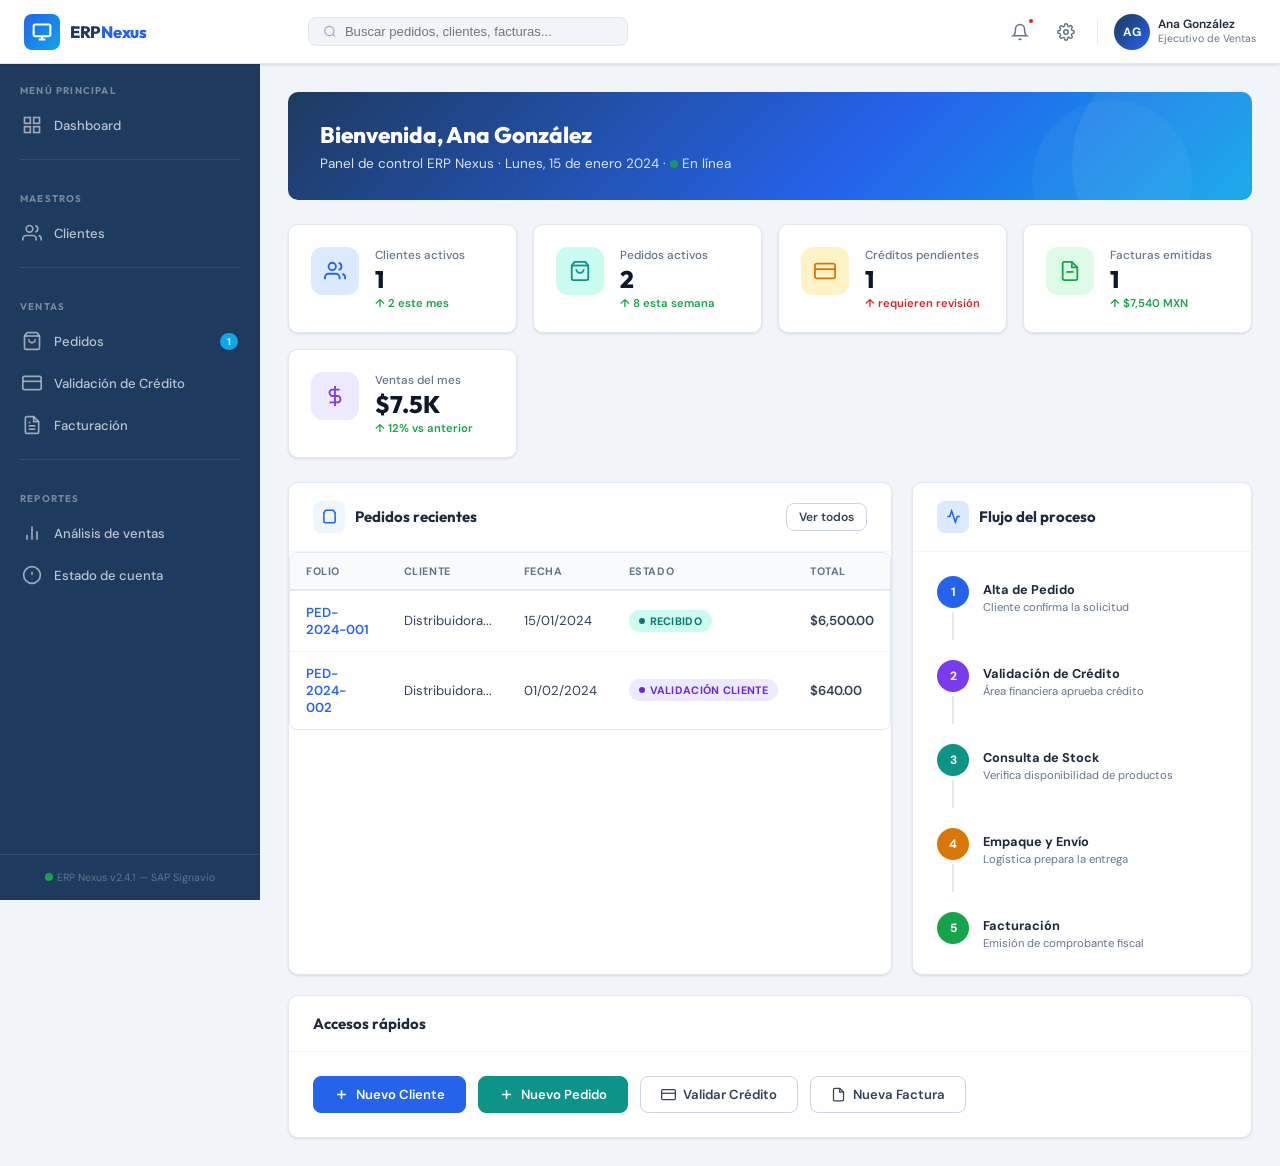
==== index.html @ 7e5f54ed "first commit" ====
<!DOCTYPE html>
<html lang="es">
<head>
  <meta charset="UTF-8">
  <meta name="viewport" content="width=device-width, initial-scale=1.0">
  <title>ERP Nexus — Dashboard</title>
  <link rel="stylesheet" href="css/styles.css">
</head>
<body>

<div id="layout-wrapper">
  <!-- Navbar y Sidebar se inyectan por components.js -->

  <main class="erp-content fade-in">

    <!-- ── Bienvenida ── -->
    <div class="welcome-banner">
      <div class="welcome-title">Bienvenida, Ana González</div>
      <div class="welcome-subtitle">Panel de control ERP Nexus · Lunes, 15 de enero 2024 · <span class="live-dot"></span> En línea</div>
    </div>

    <!-- ── KPIs ── -->
    <div style="display:grid; grid-template-columns:repeat(auto-fill,minmax(200px,1fr)); gap:16px; margin-bottom:24px">

      <div class="stat-card">
        <div class="stat-icon stat-icon-blue">
          <svg width="22" height="22" viewBox="0 0 24 24" fill="none" stroke="var(--primary-mid)" stroke-width="2">
            <path d="M17 21v-2a4 4 0 0 0-4-4H5a4 4 0 0 0-4 4v2"/><circle cx="9" cy="7" r="4"/>
            <path d="M23 21v-2a4 4 0 0 0-3-3.87M16 3.13a4 4 0 0 1 0 7.75"/>
          </svg>
        </div>
        <div class="stat-info">
          <div class="stat-label">Clientes activos</div>
          <div class="stat-value" id="kpi-clientes">1</div>
          <div class="stat-change up">↑ 2 este mes</div>
        </div>
      </div>

      <div class="stat-card">
        <div class="stat-icon stat-icon-teal">
          <svg width="22" height="22" viewBox="0 0 24 24" fill="none" stroke="var(--accent-teal)" stroke-width="2">
            <path d="M6 2L3 6v14a2 2 0 0 0 2 2h14a2 2 0 0 0 2-2V6l-3-4z"/>
            <line x1="3" y1="6" x2="21" y2="6"/><path d="M16 10a4 4 0 0 1-8 0"/>
          </svg>
        </div>
        <div class="stat-info">
          <div class="stat-label">Pedidos activos</div>
          <div class="stat-value" id="kpi-pedidos">2</div>
          <div class="stat-change up">↑ 8 esta semana</div>
        </div>
      </div>

      <div class="stat-card">
        <div class="stat-icon stat-icon-amber">
          <svg width="22" height="22" viewBox="0 0 24 24" fill="none" stroke="var(--warning)" stroke-width="2">
            <rect x="1" y="4" width="22" height="16" rx="2"/><line x1="1" y1="10" x2="23" y2="10"/>
          </svg>
        </div>
        <div class="stat-info">
          <div class="stat-label">Créditos pendientes</div>
          <div class="stat-value" id="kpi-creditos">1</div>
          <div class="stat-change down">↑ requieren revisión</div>
        </div>
      </div>

      <div class="stat-card">
        <div class="stat-icon stat-icon-green">
          <svg width="22" height="22" viewBox="0 0 24 24" fill="none" stroke="var(--success)" stroke-width="2">
            <path d="M14 2H6a2 2 0 0 0-2 2v16a2 2 0 0 0 2 2h12a2 2 0 0 0 2-2V8z"/>
            <polyline points="14 2 14 8 20 8"/><line x1="16" y1="13" x2="8" y2="13"/>
          </svg>
        </div>
        <div class="stat-info">
          <div class="stat-label">Facturas emitidas</div>
          <div class="stat-value" id="kpi-facturas">1</div>
          <div class="stat-change up">↑ $7,540 MXN</div>
        </div>
      </div>

      <div class="stat-card">
        <div class="stat-icon stat-icon-violet">
          <svg width="22" height="22" viewBox="0 0 24 24" fill="none" stroke="#7c3aed" stroke-width="2">
            <line x1="12" y1="1" x2="12" y2="23"/><path d="M17 5H9.5a3.5 3.5 0 0 0 0 7h5a3.5 3.5 0 0 1 0 7H6"/>
          </svg>
        </div>
        <div class="stat-info">
          <div class="stat-label">Ventas del mes</div>
          <div class="stat-value">$7.5K</div>
          <div class="stat-change up">↑ 12% vs anterior</div>
        </div>
      </div>

    </div>

    <!-- ── Dos columnas: tabla reciente + flujo ── -->
    <div style="display:grid; grid-template-columns:1fr 340px; gap:20px">

      <!-- Pedidos recientes -->
      <div class="erp-card">
        <div class="erp-card-header">
          <div class="erp-card-title">
            <div class="card-icon" style="background:var(--primary-light)">
              <svg width="15" height="15" viewBox="0 0 24 24" fill="none" stroke="var(--primary-mid)" stroke-width="2.5">
                <path d="M6 2L3 6v14a2 2 0 0 0 2 2h14a2 2 0 0 0 2-2V6l-3-4z"/>
              </svg>
            </div>
            Pedidos recientes
          </div>
          <a href="pedidos.html" class="btn btn-secondary btn-sm">Ver todos</a>
        </div>
        <div class="erp-table-wrapper">
          <table class="erp-table">
            <thead>
              <tr>
                <th>Folio</th><th>Cliente</th><th>Fecha</th><th>Estado</th><th>Total</th>
              </tr>
            </thead>
            <tbody id="dash-pedidos-tbody">
              <!-- Se llena dinámicamente -->
            </tbody>
          </table>
        </div>
      </div>

      <!-- Flujo del proceso -->
      <div class="erp-card">
        <div class="erp-card-header">
          <div class="erp-card-title">
            <div class="card-icon" style="background:#dbeafe">
              <svg width="15" height="15" viewBox="0 0 24 24" fill="none" stroke="var(--primary-mid)" stroke-width="2.5">
                <polyline points="22 12 18 12 15 21 9 3 6 12 2 12"/>
              </svg>
            </div>
            Flujo del proceso
          </div>
        </div>
        <div class="erp-card-body">
          <div style="display:flex; flex-direction:column; gap:0">
            <!-- Pasos del flujo -->
            <div class="flow-step" style="display:flex; align-items:flex-start; gap:14px; padding-bottom:20px; position:relative">
              <div style="display:flex; flex-direction:column; align-items:center">
                <div style="width:32px; height:32px; border-radius:50%; background:var(--primary-mid); display:flex; align-items:center; justify-content:center; color:#fff; font-weight:800; font-size:.8rem; z-index:1">1</div>
                <div style="width:2px; flex:1; background:var(--neutral-200); margin-top:4px; min-height:28px"></div>
              </div>
              <div style="padding-top:5px">
                <div style="font-weight:700; font-size:.85rem; color:var(--neutral-800)">Alta de Pedido</div>
                <div style="font-size:.75rem; color:var(--neutral-500); margin-top:2px">Cliente confirma la solicitud</div>
              </div>
            </div>
            <div class="flow-step" style="display:flex; align-items:flex-start; gap:14px; padding-bottom:20px; position:relative">
              <div style="display:flex; flex-direction:column; align-items:center">
                <div style="width:32px; height:32px; border-radius:50%; background:#7c3aed; display:flex; align-items:center; justify-content:center; color:#fff; font-weight:800; font-size:.8rem; z-index:1">2</div>
                <div style="width:2px; flex:1; background:var(--neutral-200); margin-top:4px; min-height:28px"></div>
              </div>
              <div style="padding-top:5px">
                <div style="font-weight:700; font-size:.85rem; color:var(--neutral-800)">Validación de Crédito</div>
                <div style="font-size:.75rem; color:var(--neutral-500); margin-top:2px">Área financiera aprueba crédito</div>
              </div>
            </div>
            <div class="flow-step" style="display:flex; align-items:flex-start; gap:14px; padding-bottom:20px; position:relative">
              <div style="display:flex; flex-direction:column; align-items:center">
                <div style="width:32px; height:32px; border-radius:50%; background:var(--accent-teal); display:flex; align-items:center; justify-content:center; color:#fff; font-weight:800; font-size:.8rem; z-index:1">3</div>
                <div style="width:2px; flex:1; background:var(--neutral-200); margin-top:4px; min-height:28px"></div>
              </div>
              <div style="padding-top:5px">
                <div style="font-weight:700; font-size:.85rem; color:var(--neutral-800)">Consulta de Stock</div>
                <div style="font-size:.75rem; color:var(--neutral-500); margin-top:2px">Verifica disponibilidad de productos</div>
              </div>
            </div>
            <div class="flow-step" style="display:flex; align-items:flex-start; gap:14px; padding-bottom:20px; position:relative">
              <div style="display:flex; flex-direction:column; align-items:center">
                <div style="width:32px; height:32px; border-radius:50%; background:var(--warning); display:flex; align-items:center; justify-content:center; color:#fff; font-weight:800; font-size:.8rem; z-index:1">4</div>
                <div style="width:2px; flex:1; background:var(--neutral-200); margin-top:4px; min-height:28px"></div>
              </div>
              <div style="padding-top:5px">
                <div style="font-weight:700; font-size:.85rem; color:var(--neutral-800)">Empaque y Envío</div>
                <div style="font-size:.75rem; color:var(--neutral-500); margin-top:2px">Logística prepara la entrega</div>
              </div>
            </div>
            <div class="flow-step" style="display:flex; align-items:flex-start; gap:14px">
              <div style="display:flex; flex-direction:column; align-items:center">
                <div style="width:32px; height:32px; border-radius:50%; background:var(--success); display:flex; align-items:center; justify-content:center; color:#fff; font-weight:800; font-size:.8rem">5</div>
              </div>
              <div style="padding-top:5px">
                <div style="font-weight:700; font-size:.85rem; color:var(--neutral-800)">Facturación</div>
                <div style="font-size:.75rem; color:var(--neutral-500); margin-top:2px">Emisión de comprobante fiscal</div>
              </div>
            </div>
          </div>
        </div>
      </div>

    </div>

    <!-- ── Accesos rápidos ── -->
    <div style="margin-top:20px">
      <div class="erp-card">
        <div class="erp-card-header">
          <div class="erp-card-title">Accesos rápidos</div>
        </div>
        <div class="erp-card-body" style="display:flex; gap:12px; flex-wrap:wrap">
          <a href="clientes.html?mode=new" class="btn btn-primary">
            <svg width="15" height="15" viewBox="0 0 24 24" fill="none" stroke="currentColor" stroke-width="2.5"><line x1="12" y1="5" x2="12" y2="19"/><line x1="5" y1="12" x2="19" y2="12"/></svg>
            Nuevo Cliente
          </a>
          <a href="pedidos.html" class="btn btn-teal">
            <svg width="15" height="15" viewBox="0 0 24 24" fill="none" stroke="currentColor" stroke-width="2.5"><line x1="12" y1="5" x2="12" y2="19"/><line x1="5" y1="12" x2="19" y2="12"/></svg>
            Nuevo Pedido
          </a>
          <a href="credito.html" class="btn btn-secondary">
            <svg width="15" height="15" viewBox="0 0 24 24" fill="none" stroke="currentColor" stroke-width="2"><rect x="1" y="4" width="22" height="16" rx="2"/><line x1="1" y1="10" x2="23" y2="10"/></svg>
            Validar Crédito
          </a>
          <a href="factura.html" class="btn btn-secondary">
            <svg width="15" height="15" viewBox="0 0 24 24" fill="none" stroke="currentColor" stroke-width="2"><path d="M14 2H6a2 2 0 0 0-2 2v16a2 2 0 0 0 2 2h12a2 2 0 0 0 2-2V8z"/><polyline points="14 2 14 8 20 8"/></svg>
            Nueva Factura
          </a>
        </div>
      </div>
    </div>

  </main>
</div>

<script src="js/app.js"></script>
<script src="js/components.js"></script>
<script>
  // Llenar tabla de pedidos del dashboard
  document.addEventListener('DOMContentLoaded', () => {
    const tbody = document.getElementById('dash-pedidos-tbody');
    if (!tbody) return;

    ERP.pedidos.slice(0, 5).forEach(p => {
      const cli = ERP.clientes.find(c => c.id === p.cliente_id);
      const total = p.productos.reduce((s,x) => s+x.total, 0);
      tbody.insertAdjacentHTML('beforeend', `
        <tr>
          <td><span class="fw-semibold" style="color:var(--primary-mid)">${p.folio}</span></td>
          <td>${cli ? cli.nombre.split(' ')[0] + '...' : p.cliente_id}</td>
          <td>${fmtDate(p.fecha)}</td>
          <td>${badgeHTML(p.estado)}</td>
          <td class="fw-semibold">${fmt(total)}</td>
        </tr>
      `);
    });

    // KPIs dinámicos
    document.getElementById('kpi-clientes').textContent = ERP.clientes.filter(c=>c.estado==='activo').length;
    document.getElementById('kpi-pedidos').textContent  = ERP.pedidos.length;
    document.getElementById('kpi-creditos').textContent = ERP.pedidos.filter(p=>p.estado==='Validación cliente').length;
    document.getElementById('kpi-facturas').textContent = ERP.facturas.length;
  });
</script>
</body>
</html>
---- css/styles.css ----
/* ============================================================
   ERP NEXUS — Hoja de estilos principal
   Paleta: Azul índigo profundo + blancos + grises platinum
   Fuentes: Outfit (display) + DM Sans (body)
   ============================================================ */

@import url('https://fonts.googleapis.com/css2?family=Outfit:wght@300;400;500;600;700;800&family=DM+Sans:ital,wght@0,300;0,400;0,500;0,600;1,400&display=swap');

/* ── Variables globales ── */
:root {
  --primary:        #1E3A5F;   /* Azul marino profundo */
  --primary-mid:    #2563EB;   /* Azul eléctrico */
  --primary-light:  #EFF6FF;   /* Azul hielo */
  --accent:         #0EA5E9;   /* Cian brillante */
  --accent-teal:    #0D9488;   /* Verde-teal acciones */
  --success:        #16A34A;
  --warning:        #D97706;
  --danger:         #DC2626;
  --neutral-50:     #F8FAFC;
  --neutral-100:    #F1F5F9;
  --neutral-200:    #E2E8F0;
  --neutral-300:    #CBD5E1;
  --neutral-400:    #94A3B8;
  --neutral-500:    #64748B;
  --neutral-600:    #475569;
  --neutral-700:    #334155;
  --neutral-800:    #1E293B;
  --neutral-900:    #0F172A;
  --sidebar-width:  260px;
  --navbar-height:  64px;
  --border-radius:  10px;
  --shadow-sm:      0 1px 3px rgba(0,0,0,.08), 0 1px 2px rgba(0,0,0,.05);
  --shadow-md:      0 4px 16px rgba(30,58,95,.10);
  --shadow-lg:      0 10px 40px rgba(30,58,95,.16);
  --transition:     all .2s cubic-bezier(.4,0,.2,1);
}

/* ── Reset / Base ── */
*, *::before, *::after { box-sizing: border-box; margin: 0; padding: 0; }

html { font-size: 15px; scroll-behavior: smooth; }

body {
  font-family: 'DM Sans', sans-serif;
  background: var(--neutral-100);
  color: var(--neutral-800);
  min-height: 100vh;
  overflow-x: hidden;
}

/* ── Tipografía ── */
h1,h2,h3,h4,h5,h6 { font-family: 'Outfit', sans-serif; font-weight: 600; line-height: 1.3; }
.display-font { font-family: 'Outfit', sans-serif; }

/* ══════════════════════════════════════
   LAYOUT: SIDEBAR + NAVBAR + CONTENT
══════════════════════════════════════ */

/* Navbar superior */
.erp-navbar {
  position: fixed;
  top: 0; left: 0; right: 0;
  height: var(--navbar-height);
  background: #fff;
  border-bottom: 1px solid var(--neutral-200);
  display: flex;
  align-items: center;
  padding: 0 24px;
  z-index: 1000;
  box-shadow: var(--shadow-sm);
}

.erp-navbar .brand {
  display: flex;
  align-items: center;
  gap: 10px;
  width: var(--sidebar-width);
  flex-shrink: 0;
}

.erp-navbar .brand-icon {
  width: 36px; height: 36px;
  background: linear-gradient(135deg, var(--primary-mid), var(--accent));
  border-radius: 8px;
  display: flex; align-items: center; justify-content: center;
  color: #fff;
  font-size: 18px;
}

.erp-navbar .brand-name {
  font-family: 'Outfit', sans-serif;
  font-weight: 800;
  font-size: 1.1rem;
  color: var(--primary);
  letter-spacing: -.3px;
}

.erp-navbar .brand-name span { color: var(--primary-mid); }

.navbar-center {
  flex: 1;
  display: flex;
  align-items: center;
  gap: 8px;
  padding: 0 24px;
}

.navbar-search {
  display: flex;
  align-items: center;
  background: var(--neutral-100);
  border: 1px solid var(--neutral-200);
  border-radius: 8px;
  padding: 6px 14px;
  gap: 8px;
  max-width: 320px;
  width: 100%;
  transition: var(--transition);
}

.navbar-search:focus-within {
  border-color: var(--primary-mid);
  background: #fff;
  box-shadow: 0 0 0 3px rgba(37,99,235,.1);
}

.navbar-search input {
  border: none; background: transparent; outline: none;
  font-size: .875rem; color: var(--neutral-700);
  width: 100%;
}

.navbar-right {
  display: flex;
  align-items: center;
  gap: 8px;
  margin-left: auto;
}

.nav-icon-btn {
  width: 38px; height: 38px;
  border: none; background: transparent;
  border-radius: 8px;
  display: flex; align-items: center; justify-content: center;
  color: var(--neutral-500);
  cursor: pointer;
  transition: var(--transition);
  position: relative;
}
.nav-icon-btn:hover { background: var(--neutral-100); color: var(--primary-mid); }

.nav-badge {
  position: absolute;
  top: 4px; right: 4px;
  width: 8px; height: 8px;
  background: var(--danger);
  border-radius: 50%;
  border: 2px solid #fff;
}

.user-avatar {
  width: 36px; height: 36px;
  background: linear-gradient(135deg, var(--primary), var(--primary-mid));
  border-radius: 50%;
  display: flex; align-items: center; justify-content: center;
  color: #fff;
  font-weight: 700;
  font-size: .8rem;
  cursor: pointer;
  margin-left: 4px;
}

.user-info { display: flex; flex-direction: column; line-height: 1.3; }
.user-info .user-name { font-weight: 600; font-size: .8rem; color: var(--neutral-800); }
.user-info .user-role { font-size: .7rem; color: var(--neutral-500); }

/* Sidebar */
.erp-sidebar {
  position: fixed;
  top: var(--navbar-height);
  left: 0;
  width: var(--sidebar-width);
  height: calc(100vh - var(--navbar-height));
  background: var(--primary);
  overflow-y: auto;
  overflow-x: hidden;
  z-index: 900;
  transition: var(--transition);
  display: flex;
  flex-direction: column;
}

.erp-sidebar::-webkit-scrollbar { width: 4px; }
.erp-sidebar::-webkit-scrollbar-track { background: transparent; }
.erp-sidebar::-webkit-scrollbar-thumb { background: rgba(255,255,255,.2); border-radius: 2px; }

.sidebar-section-title {
  font-family: 'Outfit', sans-serif;
  font-size: .65rem;
  font-weight: 700;
  text-transform: uppercase;
  letter-spacing: 1.2px;
  color: rgba(255,255,255,.4);
  padding: 20px 20px 8px;
}

.sidebar-nav { list-style: none; padding: 0 10px; }

.sidebar-nav li a {
  display: flex;
  align-items: center;
  gap: 12px;
  padding: 10px 12px;
  border-radius: 8px;
  color: rgba(255,255,255,.7);
  text-decoration: none;
  font-size: .875rem;
  font-weight: 500;
  transition: var(--transition);
  margin-bottom: 2px;
}

.sidebar-nav li a:hover {
  background: rgba(255,255,255,.1);
  color: #fff;
}

.sidebar-nav li a.active {
  background: rgba(255,255,255,.15);
  color: #fff;
  font-weight: 600;
}

.sidebar-nav li a .nav-icon {
  width: 20px; height: 20px;
  opacity: .8;
  flex-shrink: 0;
}

.sidebar-nav li a.active .nav-icon { opacity: 1; }

.sidebar-badge {
  margin-left: auto;
  background: var(--accent);
  color: #fff;
  font-size: .65rem;
  font-weight: 700;
  padding: 2px 7px;
  border-radius: 20px;
}

.sidebar-divider {
  height: 1px;
  background: rgba(255,255,255,.1);
  margin: 12px 20px;
}

.sidebar-footer {
  margin-top: auto;
  padding: 16px;
  border-top: 1px solid rgba(255,255,255,.1);
}

.sidebar-footer .version {
  font-size: .7rem;
  color: rgba(255,255,255,.3);
  text-align: center;
}

/* Contenido principal */
.erp-content {
  margin-left: var(--sidebar-width);
  margin-top: var(--navbar-height);
  min-height: calc(100vh - var(--navbar-height));
  padding: 28px;
  transition: var(--transition);
}

/* ══════════════════════════════════════
   COMPONENTES: CARDS
══════════════════════════════════════ */

.erp-card {
  background: #fff;
  border-radius: var(--border-radius);
  box-shadow: var(--shadow-sm);
  border: 1px solid var(--neutral-200);
  overflow: hidden;
}

.erp-card-header {
  padding: 18px 24px;
  border-bottom: 1px solid var(--neutral-100);
  display: flex;
  align-items: center;
  justify-content: space-between;
  gap: 12px;
}

.erp-card-title {
  font-family: 'Outfit', sans-serif;
  font-size: 1rem;
  font-weight: 700;
  color: var(--neutral-800);
  display: flex;
  align-items: center;
  gap: 10px;
}

.erp-card-title .card-icon {
  width: 32px; height: 32px;
  border-radius: 8px;
  display: flex; align-items: center; justify-content: center;
  font-size: 15px;
}

.erp-card-body { padding: 24px; }
.erp-card-footer {
  padding: 16px 24px;
  border-top: 1px solid var(--neutral-100);
  display: flex;
  align-items: center;
  justify-content: flex-end;
  gap: 10px;
  background: var(--neutral-50);
}

/* ══════════════════════════════════════
   COMPONENTES: PAGE HEADER
══════════════════════════════════════ */

.page-header {
  margin-bottom: 24px;
  display: flex;
  align-items: flex-start;
  justify-content: space-between;
  gap: 16px;
  flex-wrap: wrap;
}

.page-header-left .breadcrumb-trail {
  display: flex;
  align-items: center;
  gap: 6px;
  font-size: .78rem;
  color: var(--neutral-500);
  margin-bottom: 6px;
}

.page-header-left .breadcrumb-trail a {
  color: var(--primary-mid);
  text-decoration: none;
}

.page-header-left .breadcrumb-trail a:hover { text-decoration: underline; }

.page-title {
  font-family: 'Outfit', sans-serif;
  font-size: 1.6rem;
  font-weight: 800;
  color: var(--neutral-900);
  letter-spacing: -.5px;
}

.page-subtitle {
  font-size: .85rem;
  color: var(--neutral-500);
  margin-top: 4px;
}

/* ══════════════════════════════════════
   COMPONENTES: FORMULARIOS
══════════════════════════════════════ */

.form-section {
  margin-bottom: 28px;
}

.form-section-title {
  font-family: 'Outfit', sans-serif;
  font-size: .85rem;
  font-weight: 700;
  text-transform: uppercase;
  letter-spacing: .8px;
  color: var(--neutral-500);
  padding-bottom: 10px;
  border-bottom: 2px solid var(--neutral-100);
  margin-bottom: 18px;
  display: flex;
  align-items: center;
  gap: 8px;
}

.form-section-title::before {
  content: '';
  width: 3px; height: 14px;
  background: var(--primary-mid);
  border-radius: 2px;
}

.form-grid {
  display: grid;
  grid-template-columns: repeat(auto-fill, minmax(220px, 1fr));
  gap: 16px;
}

.form-grid-3 { grid-template-columns: repeat(3, 1fr); }
.form-grid-2 { grid-template-columns: repeat(2, 1fr); }
.form-grid-4 { grid-template-columns: repeat(4, 1fr); }

.form-group { display: flex; flex-direction: column; gap: 5px; }

.form-group label {
  font-size: .78rem;
  font-weight: 600;
  color: var(--neutral-600);
  letter-spacing: .2px;
}

.form-group label .required { color: var(--danger); margin-left: 2px; }

.form-control, .form-select {
  border: 1.5px solid var(--neutral-200);
  border-radius: 8px;
  padding: 9px 13px;
  font-size: .875rem;
  color: var(--neutral-800);
  font-family: 'DM Sans', sans-serif;
  background: #fff;
  transition: var(--transition);
  outline: none;
  width: 100%;
}

.form-control:focus, .form-select:focus {
  border-color: var(--primary-mid);
  box-shadow: 0 0 0 3px rgba(37,99,235,.1);
}

.form-control:disabled, .form-select:disabled,
.form-control[readonly], .form-select[readonly] {
  background: var(--neutral-50);
  color: var(--neutral-500);
  cursor: not-allowed;
  border-color: var(--neutral-200);
}

.form-control.is-invalid { border-color: var(--danger); }
.form-control.is-valid { border-color: var(--success); }

.invalid-feedback {
  font-size: .75rem;
  color: var(--danger);
  display: none;
}

.was-validated .form-control:invalid ~ .invalid-feedback { display: block; }
.form-control.is-invalid ~ .invalid-feedback { display: block; }

/* ══════════════════════════════════════
   COMPONENTES: BOTONES
══════════════════════════════════════ */

.btn {
  display: inline-flex;
  align-items: center;
  gap: 7px;
  padding: 9px 20px;
  border-radius: 8px;
  font-family: 'DM Sans', sans-serif;
  font-size: .875rem;
  font-weight: 600;
  cursor: pointer;
  border: 1.5px solid transparent;
  transition: var(--transition);
  white-space: nowrap;
  text-decoration: none;
}

.btn:disabled {
  opacity: .45;
  cursor: not-allowed;
  pointer-events: none;
}

.btn-primary {
  background: var(--primary-mid);
  color: #fff;
  border-color: var(--primary-mid);
}
.btn-primary:hover { background: #1d4ed8; border-color: #1d4ed8; transform: translateY(-1px); box-shadow: 0 4px 12px rgba(37,99,235,.3); }

.btn-secondary {
  background: #fff;
  color: var(--neutral-700);
  border-color: var(--neutral-300);
}
.btn-secondary:hover { background: var(--neutral-50); border-color: var(--neutral-400); }

.btn-success {
  background: var(--success);
  color: #fff;
  border-color: var(--success);
}
.btn-success:hover { background: #15803d; border-color: #15803d; transform: translateY(-1px); box-shadow: 0 4px 12px rgba(22,163,74,.3); }

.btn-warning {
  background: var(--warning);
  color: #fff;
  border-color: var(--warning);
}
.btn-warning:hover { background: #b45309; border-color: #b45309; }

.btn-danger {
  background: var(--danger);
  color: #fff;
  border-color: var(--danger);
}
.btn-danger:hover { background: #b91c1c; }

.btn-teal {
  background: var(--accent-teal);
  color: #fff;
  border-color: var(--accent-teal);
}
.btn-teal:hover { background: #0f766e; border-color: #0f766e; transform: translateY(-1px); box-shadow: 0 4px 12px rgba(13,148,136,.3); }

.btn-sm { padding: 5px 12px; font-size: .8rem; }
.btn-lg { padding: 12px 28px; font-size: 1rem; }
.btn-icon { width: 36px; height: 36px; padding: 0; justify-content: center; }

/* ══════════════════════════════════════
   COMPONENTES: BADGES
══════════════════════════════════════ */

.badge {
  display: inline-flex;
  align-items: center;
  gap: 5px;
  padding: 4px 10px;
  border-radius: 20px;
  font-size: .72rem;
  font-weight: 700;
  letter-spacing: .3px;
  text-transform: uppercase;
  white-space: nowrap;
}

.badge::before {
  content: '';
  width: 6px; height: 6px;
  border-radius: 50%;
  background: currentColor;
}

.badge-activo    { background: #dcfce7; color: #15803d; }
.badge-pendiente { background: #fef9c3; color: #a16207; }
.badge-bloqueado { background: #fee2e2; color: #b91c1c; }
.badge-info      { background: #dbeafe; color: #1d4ed8; }
.badge-neutral   { background: var(--neutral-100); color: var(--neutral-600); }
.badge-teal      { background: #ccfbf1; color: #0f766e; }
.badge-warning   { background: #ffedd5; color: #c2410c; }

/* Badges de estado de pedido */
.badge-validacion-cliente   { background: #ede9fe; color: #6d28d9; }
.badge-validacion-credito   { background: #dbeafe; color: #1d4ed8; }
.badge-confirmar-pedido     { background: #d1fae5; color: #065f46; }
.badge-recibido             { background: #ccfbf1; color: #0f766e; }
.badge-empaquetado          { background: #fef3c7; color: #92400e; }
.badge-enviado              { background: #dbeafe; color: #1e40af; }
.badge-facturado            { background: #f3e8ff; color: #7c3aed; }
.badge-creada               { background: #d1fae5; color: #065f46; }

/* ══════════════════════════════════════
   COMPONENTES: TABS
══════════════════════════════════════ */

.erp-tabs {
  display: flex;
  border-bottom: 2px solid var(--neutral-200);
  margin-bottom: 24px;
  gap: 4px;
}

.erp-tab {
  padding: 10px 20px;
  font-size: .875rem;
  font-weight: 600;
  color: var(--neutral-500);
  cursor: pointer;
  border: none;
  background: transparent;
  border-bottom: 3px solid transparent;
  margin-bottom: -2px;
  transition: var(--transition);
  display: flex;
  align-items: center;
  gap: 7px;
  border-radius: 6px 6px 0 0;
}

.erp-tab:hover { color: var(--primary-mid); background: var(--primary-light); }

.erp-tab.active {
  color: var(--primary-mid);
  border-bottom-color: var(--primary-mid);
  background: var(--primary-light);
}

.tab-content { display: none; }
.tab-content.active { display: block; }

/* ══════════════════════════════════════
   COMPONENTES: TABLAS
══════════════════════════════════════ */

.erp-table-wrapper {
  overflow-x: auto;
  border-radius: 8px;
  border: 1px solid var(--neutral-200);
}

.erp-table {
  width: 100%;
  border-collapse: collapse;
  font-size: .875rem;
}

.erp-table thead th {
  background: var(--neutral-50);
  padding: 11px 16px;
  text-align: left;
  font-size: .72rem;
  font-weight: 700;
  text-transform: uppercase;
  letter-spacing: .6px;
  color: var(--neutral-500);
  border-bottom: 2px solid var(--neutral-200);
  white-space: nowrap;
}

.erp-table tbody td {
  padding: 13px 16px;
  border-bottom: 1px solid var(--neutral-100);
  color: var(--neutral-700);
  vertical-align: middle;
}

.erp-table tbody tr:last-child td { border-bottom: none; }

.erp-table tbody tr {
  transition: var(--transition);
}

.erp-table tbody tr:hover { background: var(--neutral-50); }

.erp-table tfoot td {
  padding: 11px 16px;
  font-weight: 700;
  background: var(--neutral-50);
  border-top: 2px solid var(--neutral-200);
  color: var(--neutral-800);
}

/* Input dentro de tabla */
.table-input {
  border: 1.5px solid var(--neutral-200);
  border-radius: 6px;
  padding: 6px 10px;
  font-size: .85rem;
  font-family: 'DM Sans', sans-serif;
  background: #fff;
  width: 100%;
  min-width: 80px;
  transition: var(--transition);
  outline: none;
}

.table-input:focus {
  border-color: var(--primary-mid);
  box-shadow: 0 0 0 2px rgba(37,99,235,.1);
}

/* ══════════════════════════════════════
   COMPONENTES: MODALES
══════════════════════════════════════ */

.modal-overlay {
  position: fixed;
  inset: 0;
  background: rgba(15,23,42,.6);
  backdrop-filter: blur(4px);
  display: none;
  align-items: center;
  justify-content: center;
  z-index: 2000;
  padding: 16px;
}

.modal-overlay.show {
  display: flex;
  animation: fadeInOverlay .2s ease;
}

@keyframes fadeInOverlay {
  from { opacity: 0; }
  to   { opacity: 1; }
}

.modal-box {
  background: #fff;
  border-radius: 14px;
  box-shadow: var(--shadow-lg);
  max-width: 500px;
  width: 100%;
  overflow: hidden;
  animation: slideUpModal .25s cubic-bezier(.34,1.56,.64,1);
}

@keyframes slideUpModal {
  from { transform: translateY(30px) scale(.95); opacity: 0; }
  to   { transform: translateY(0) scale(1); opacity: 1; }
}

.modal-header {
  padding: 20px 24px;
  border-bottom: 1px solid var(--neutral-100);
  display: flex;
  align-items: center;
  gap: 14px;
}

.modal-icon {
  width: 44px; height: 44px;
  border-radius: 12px;
  display: flex; align-items: center; justify-content: center;
  font-size: 22px;
  flex-shrink: 0;
}

.modal-icon-warning { background: #fef3c7; }
.modal-icon-success { background: #dcfce7; }
.modal-icon-info    { background: #dbeafe; }
.modal-icon-danger  { background: #fee2e2; }

.modal-title {
  font-family: 'Outfit', sans-serif;
  font-size: 1rem;
  font-weight: 700;
  color: var(--neutral-900);
}

.modal-subtitle {
  font-size: .8rem;
  color: var(--neutral-500);
  margin-top: 2px;
}

.modal-body {
  padding: 20px 24px;
  font-size: .875rem;
  color: var(--neutral-700);
  line-height: 1.6;
}

.modal-footer {
  padding: 16px 24px;
  border-top: 1px solid var(--neutral-100);
  display: flex;
  justify-content: flex-end;
  gap: 10px;
  background: var(--neutral-50);
}

/* ══════════════════════════════════════
   COMPONENTES: STAT CARDS (Dashboard)
══════════════════════════════════════ */

.stat-card {
  background: #fff;
  border-radius: var(--border-radius);
  padding: 22px;
  border: 1px solid var(--neutral-200);
  box-shadow: var(--shadow-sm);
  display: flex;
  align-items: flex-start;
  gap: 16px;
  transition: var(--transition);
}

.stat-card:hover { transform: translateY(-2px); box-shadow: var(--shadow-md); }

.stat-icon {
  width: 48px; height: 48px;
  border-radius: 12px;
  display: flex; align-items: center; justify-content: center;
  font-size: 22px;
  flex-shrink: 0;
}

.stat-icon-blue  { background: #dbeafe; }
.stat-icon-teal  { background: #ccfbf1; }
.stat-icon-amber { background: #fef3c7; }
.stat-icon-green { background: #dcfce7; }
.stat-icon-violet{ background: #ede9fe; }

.stat-info { flex: 1; }
.stat-label { font-size: .78rem; color: var(--neutral-500); font-weight: 500; }
.stat-value {
  font-family: 'Outfit', sans-serif;
  font-size: 1.6rem;
  font-weight: 800;
  color: var(--neutral-900);
  line-height: 1.2;
  margin: 2px 0;
}

.stat-change {
  font-size: .75rem;
  font-weight: 600;
}

.stat-change.up   { color: var(--success); }
.stat-change.down { color: var(--danger); }

/* ══════════════════════════════════════
   COMPONENTES: ALERTS / BANNERS
══════════════════════════════════════ */

.alert {
  border-radius: 8px;
  padding: 13px 16px;
  font-size: .875rem;
  display: flex;
  align-items: flex-start;
  gap: 10px;
  margin-bottom: 16px;
  border: 1px solid transparent;
}

.alert-info    { background: #dbeafe; color: #1e40af; border-color: #bfdbfe; }
.alert-warning { background: #fef3c7; color: #92400e; border-color: #fde68a; }
.alert-success { background: #dcfce7; color: #14532d; border-color: #bbf7d0; }
.alert-danger  { background: #fee2e2; color: #991b1b; border-color: #fecaca; }

/* ══════════════════════════════════════
   COMPONENTES: CRÉDITO / PROGRESS
══════════════════════════════════════ */

.credit-bar-wrapper {
  background: var(--neutral-200);
  border-radius: 6px;
  height: 10px;
  overflow: hidden;
  margin-top: 6px;
}

.credit-bar {
  height: 100%;
  border-radius: 6px;
  transition: width .6s cubic-bezier(.4,0,.2,1);
}

.credit-bar.safe    { background: linear-gradient(90deg, var(--success), #22c55e); }
.credit-bar.medium  { background: linear-gradient(90deg, var(--warning), #f59e0b); }
.credit-bar.danger  { background: linear-gradient(90deg, var(--danger), #ef4444); }

/* ══════════════════════════════════════
   DASHBOARD HOME
══════════════════════════════════════ */

.welcome-banner {
  background: linear-gradient(135deg, var(--primary) 0%, var(--primary-mid) 60%, var(--accent) 100%);
  border-radius: var(--border-radius);
  padding: 28px 32px;
  color: #fff;
  margin-bottom: 24px;
  position: relative;
  overflow: hidden;
}

.welcome-banner::after {
  content: '';
  position: absolute;
  right: -40px; top: -40px;
  width: 220px; height: 220px;
  border-radius: 50%;
  background: rgba(255,255,255,.06);
}

.welcome-banner::before {
  content: '';
  position: absolute;
  right: 60px; bottom: -60px;
  width: 160px; height: 160px;
  border-radius: 50%;
  background: rgba(255,255,255,.04);
}

.welcome-title {
  font-family: 'Outfit', sans-serif;
  font-size: 1.5rem;
  font-weight: 800;
  margin-bottom: 6px;
}

.welcome-subtitle { font-size: .9rem; opacity: .85; }

/* ══════════════════════════════════════
   UTILIDADES
══════════════════════════════════════ */

.text-muted  { color: var(--neutral-500) !important; }
.text-sm     { font-size: .8rem; }
.fw-bold     { font-weight: 700; }
.fw-semibold { font-weight: 600; }
.gap-2       { gap: 8px; }
.d-flex      { display: flex; }
.align-center{ align-items: center; }
.justify-end { justify-content: flex-end; }
.justify-between { justify-content: space-between; }
.w-100       { width: 100%; }
.mt-1 { margin-top: 4px; }
.mt-2 { margin-top: 8px; }
.mt-3 { margin-top: 12px; }
.mt-4 { margin-top: 16px; }
.mb-3 { margin-bottom: 12px; }
.mb-4 { margin-bottom: 16px; }
.ms-auto { margin-left: auto; }
.col-span-2  { grid-column: span 2; }
.col-span-3  { grid-column: span 3; }
.col-span-4  { grid-column: span 4; }

.separator {
  height: 1px;
  background: var(--neutral-200);
  margin: 20px 0;
}

/* ══════════════════════════════════════
   RESPONSIVE
══════════════════════════════════════ */

@media (max-width: 1024px) {
  .form-grid-4 { grid-template-columns: repeat(2, 1fr); }
  .form-grid-3 { grid-template-columns: repeat(2, 1fr); }
}

@media (max-width: 768px) {
  :root { --sidebar-width: 0px; }

  .erp-sidebar { transform: translateX(-260px); width: 260px; }
  .erp-sidebar.open { transform: translateX(0); --sidebar-width: 260px; }
  .erp-content { margin-left: 0; padding: 16px; }
  .erp-navbar .brand { width: auto; }

  .form-grid, .form-grid-2, .form-grid-3, .form-grid-4 {
    grid-template-columns: 1fr;
  }
  .col-span-2, .col-span-3, .col-span-4 { grid-column: span 1; }
  .page-header { flex-direction: column; }
  .erp-card-footer { flex-wrap: wrap; }
}

/* ══════════════════════════════════════
   ANIMACIONES MISC
══════════════════════════════════════ */

@keyframes fadeIn {
  from { opacity: 0; transform: translateY(8px); }
  to   { opacity: 1; transform: translateY(0); }
}

.fade-in { animation: fadeIn .3s ease forwards; }

@keyframes pulse-dot {
  0%, 100% { transform: scale(1); opacity: 1; }
  50%       { transform: scale(1.3); opacity: .7; }
}

.live-dot {
  width: 8px; height: 8px;
  background: var(--success);
  border-radius: 50%;
  display: inline-block;
  animation: pulse-dot 2s infinite;
}

/* Checkbox elegante */
.erp-checkbox {
  display: flex;
  align-items: flex-start;
  gap: 10px;
  cursor: pointer;
  padding: 14px 16px;
  border-radius: 8px;
  border: 1.5px solid var(--neutral-200);
  background: var(--neutral-50);
  transition: var(--transition);
}

.erp-checkbox:hover { border-color: var(--primary-mid); background: var(--primary-light); }

.erp-checkbox input[type="checkbox"] {
  width: 18px; height: 18px;
  accent-color: var(--primary-mid);
  margin-top: 1px;
  cursor: pointer;
  flex-shrink: 0;
}

.erp-checkbox.checked { border-color: var(--primary-mid); background: var(--primary-light); }

.erp-checkbox .checkbox-label {
  font-size: .875rem;
  font-weight: 600;
  color: var(--neutral-700);
  line-height: 1.4;
}

.erp-checkbox .checkbox-hint {
  font-size: .78rem;
  color: var(--neutral-500);
  margin-top: 2px;
}

/* Totales de factura */
.totals-table {
  width: 100%;
  max-width: 360px;
  margin-left: auto;
}

.totals-table tr td {
  padding: 8px 12px;
  font-size: .9rem;
  color: var(--neutral-600);
}

.totals-table tr td:last-child {
  text-align: right;
  font-weight: 600;
  color: var(--neutral-800);
}

.totals-table .total-row td {
  font-size: 1.05rem;
  font-weight: 800;
  color: var(--primary);
  border-top: 2px solid var(--neutral-200);
  padding-top: 12px;
}

/* Permission badge */
.permission-banner {
  display: flex;
  align-items: center;
  gap: 10px;
  padding: 10px 16px;
  border-radius: 8px;
  background: #fef3c7;
  border: 1px solid #fde68a;
  margin-bottom: 16px;
  font-size: .82rem;
  font-weight: 600;
  color: #92400e;
}
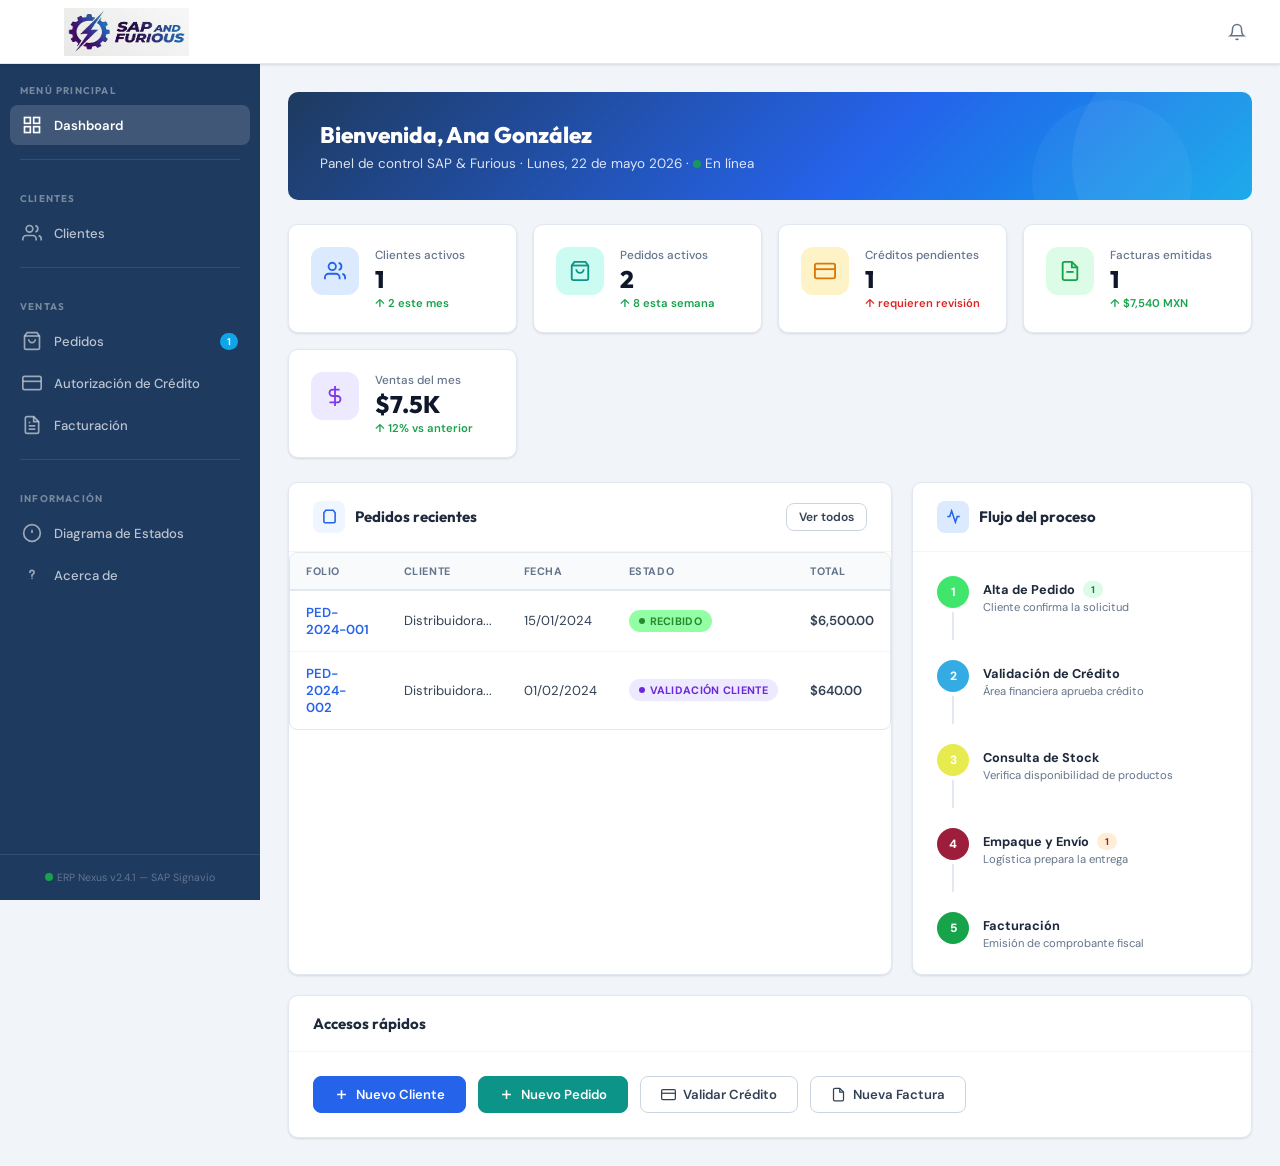
==== commit 522aa902: "second commit" ====
--- a/index.html
+++ b/index.html
@@ -3,20 +3,20 @@
 <head>
   <meta charset="UTF-8">
   <meta name="viewport" content="width=device-width, initial-scale=1.0">
-  <title>ERP Nexus — Dashboard</title>
+  <title>SAP Signavio — Dashboard</title>
   <link rel="stylesheet" href="css/styles.css">
 </head>
 <body>
 
 <div id="layout-wrapper">
-  <!-- Navbar y Sidebar se inyectan por components.js -->
+  <!-- Navbar y Sidebar-->
 
   <main class="erp-content fade-in">
 
     <!-- ── Bienvenida ── -->
     <div class="welcome-banner">
       <div class="welcome-title">Bienvenida, Ana González</div>
-      <div class="welcome-subtitle">Panel de control ERP Nexus · Lunes, 15 de enero 2024 · <span class="live-dot"></span> En línea</div>
+      <div class="welcome-subtitle">Panel de control SAP & Furious · Lunes, 22 de mayo 2026 · <span class="live-dot"></span> En línea</div>
     </div>
 
     <!-- ── KPIs ── -->
@@ -116,7 +116,7 @@
               </tr>
             </thead>
             <tbody id="dash-pedidos-tbody">
-              <!-- Se llena dinámicamente -->
+              <!-- Se llena solo -->
             </tbody>
           </table>
         </div>
@@ -136,53 +136,72 @@
         </div>
         <div class="erp-card-body">
           <div style="display:flex; flex-direction:column; gap:0">
-            <!-- Pasos del flujo -->
-            <div class="flow-step" style="display:flex; align-items:flex-start; gap:14px; padding-bottom:20px; position:relative">
-              <div style="display:flex; flex-direction:column; align-items:center">
-                <div style="width:32px; height:32px; border-radius:50%; background:var(--primary-mid); display:flex; align-items:center; justify-content:center; color:#fff; font-weight:800; font-size:.8rem; z-index:1">1</div>
-                <div style="width:2px; flex:1; background:var(--neutral-200); margin-top:4px; min-height:28px"></div>
-              </div>
-              <div style="padding-top:5px">
-                <div style="font-weight:700; font-size:.85rem; color:var(--neutral-800)">Alta de Pedido</div>
+            <!-- Paso 1 -->
+            <div class="flow-step" style="display:flex; align-items:flex-start; gap:14px; padding-bottom:20px; position:relative">
+              <div style="display:flex; flex-direction:column; align-items:center">
+                <div style="width:32px; height:32px; border-radius:50%; background:#40e66c; display:flex; align-items:center; justify-content:center; color:#fff; font-weight:800; font-size:.8rem; z-index:1">1</div>
+                <div style="width:2px; flex:1; background:var(--neutral-200); margin-top:4px; min-height:28px"></div>
+              </div>
+              <div style="padding-top:5px; flex:1">
+                <div style="display:flex; align-items:center; gap:8px">
+                  <div style="font-weight:700; font-size:.85rem; color:var(--neutral-800)">Alta de Pedido</div>
+                  <span class="flow-count" id="flow-count-1" style="background:#dcfce7; color:#15803d; font-size:.65rem; font-weight:700; padding:2px 8px; border-radius:20px; display:none">0</span>
+                </div>
                 <div style="font-size:.75rem; color:var(--neutral-500); margin-top:2px">Cliente confirma la solicitud</div>
               </div>
             </div>
-            <div class="flow-step" style="display:flex; align-items:flex-start; gap:14px; padding-bottom:20px; position:relative">
-              <div style="display:flex; flex-direction:column; align-items:center">
-                <div style="width:32px; height:32px; border-radius:50%; background:#7c3aed; display:flex; align-items:center; justify-content:center; color:#fff; font-weight:800; font-size:.8rem; z-index:1">2</div>
-                <div style="width:2px; flex:1; background:var(--neutral-200); margin-top:4px; min-height:28px"></div>
-              </div>
-              <div style="padding-top:5px">
-                <div style="font-weight:700; font-size:.85rem; color:var(--neutral-800)">Validación de Crédito</div>
+            <!-- Paso 2 -->
+            <div class="flow-step" style="display:flex; align-items:flex-start; gap:14px; padding-bottom:20px; position:relative">
+              <div style="display:flex; flex-direction:column; align-items:center">
+                <div style="width:32px; height:32px; border-radius:50%; background:#34ace3; display:flex; align-items:center; justify-content:center; color:#fff; font-weight:800; font-size:.8rem; z-index:1">2</div>
+                <div style="width:2px; flex:1; background:var(--neutral-200); margin-top:4px; min-height:28px"></div>
+              </div>
+              <div style="padding-top:5px; flex:1">
+                <div style="display:flex; align-items:center; gap:8px">
+                  <div style="font-weight:700; font-size:.85rem; color:var(--neutral-800)">Validación de Crédito</div>
+                  <span class="flow-count" id="flow-count-2" style="background:#dbeafe; color:#1d4ed8; font-size:.65rem; font-weight:700; padding:2px 8px; border-radius:20px; display:none">0</span>
+                </div>
                 <div style="font-size:.75rem; color:var(--neutral-500); margin-top:2px">Área financiera aprueba crédito</div>
               </div>
             </div>
-            <div class="flow-step" style="display:flex; align-items:flex-start; gap:14px; padding-bottom:20px; position:relative">
-              <div style="display:flex; flex-direction:column; align-items:center">
-                <div style="width:32px; height:32px; border-radius:50%; background:var(--accent-teal); display:flex; align-items:center; justify-content:center; color:#fff; font-weight:800; font-size:.8rem; z-index:1">3</div>
-                <div style="width:2px; flex:1; background:var(--neutral-200); margin-top:4px; min-height:28px"></div>
-              </div>
-              <div style="padding-top:5px">
-                <div style="font-weight:700; font-size:.85rem; color:var(--neutral-800)">Consulta de Stock</div>
+            <!-- Paso 3 -->
+            <div class="flow-step" style="display:flex; align-items:flex-start; gap:14px; padding-bottom:20px; position:relative">
+              <div style="display:flex; flex-direction:column; align-items:center">
+                <div style="width:32px; height:32px; border-radius:50%; background:#e8eb50; display:flex; align-items:center; justify-content:center; color:#fff; font-weight:800; font-size:.8rem; z-index:1">3</div>
+                <div style="width:2px; flex:1; background:var(--neutral-200); margin-top:4px; min-height:28px"></div>
+              </div>
+              <div style="padding-top:5px; flex:1">
+                <div style="display:flex; align-items:center; gap:8px">
+                  <div style="font-weight:700; font-size:.85rem; color:var(--neutral-800)">Consulta de Stock</div>
+                  <span class="flow-count" id="flow-count-3" style="background:#fef3c7; color:#a16207; font-size:.65rem; font-weight:700; padding:2px 8px; border-radius:20px; display:none">0</span>
+                </div>
                 <div style="font-size:.75rem; color:var(--neutral-500); margin-top:2px">Verifica disponibilidad de productos</div>
               </div>
             </div>
-            <div class="flow-step" style="display:flex; align-items:flex-start; gap:14px; padding-bottom:20px; position:relative">
-              <div style="display:flex; flex-direction:column; align-items:center">
-                <div style="width:32px; height:32px; border-radius:50%; background:var(--warning); display:flex; align-items:center; justify-content:center; color:#fff; font-weight:800; font-size:.8rem; z-index:1">4</div>
-                <div style="width:2px; flex:1; background:var(--neutral-200); margin-top:4px; min-height:28px"></div>
-              </div>
-              <div style="padding-top:5px">
-                <div style="font-weight:700; font-size:.85rem; color:var(--neutral-800)">Empaque y Envío</div>
+            <!-- Paso 4 -->
+            <div class="flow-step" style="display:flex; align-items:flex-start; gap:14px; padding-bottom:20px; position:relative">
+              <div style="display:flex; flex-direction:column; align-items:center">
+                <div style="width:32px; height:32px; border-radius:50%; background:#9c1e3b; display:flex; align-items:center; justify-content:center; color:#fff; font-weight:800; font-size:.8rem; z-index:1">4</div>
+                <div style="width:2px; flex:1; background:var(--neutral-200); margin-top:4px; min-height:28px"></div>
+              </div>
+              <div style="padding-top:5px; flex:1">
+                <div style="display:flex; align-items:center; gap:8px">
+                  <div style="font-weight:700; font-size:.85rem; color:var(--neutral-800)">Empaque y Envío</div>
+                  <span class="flow-count" id="flow-count-4" style="background:#ffedd5; color:#9c1e3b; font-size:.65rem; font-weight:700; padding:2px 8px; border-radius:20px; display:none">0</span>
+                </div>
                 <div style="font-size:.75rem; color:var(--neutral-500); margin-top:2px">Logística prepara la entrega</div>
               </div>
             </div>
+            <!-- Paso 5 -->
             <div class="flow-step" style="display:flex; align-items:flex-start; gap:14px">
               <div style="display:flex; flex-direction:column; align-items:center">
                 <div style="width:32px; height:32px; border-radius:50%; background:var(--success); display:flex; align-items:center; justify-content:center; color:#fff; font-weight:800; font-size:.8rem">5</div>
               </div>
-              <div style="padding-top:5px">
-                <div style="font-weight:700; font-size:.85rem; color:var(--neutral-800)">Facturación</div>
+              <div style="padding-top:5px; flex:1">
+                <div style="display:flex; align-items:center; gap:8px">
+                  <div style="font-weight:700; font-size:.85rem; color:var(--neutral-800)">Facturación</div>
+                  <span class="flow-count" id="flow-count-5" style="background:#c6f0d5; color:#12803a; font-size:.65rem; font-weight:700; padding:2px 8px; border-radius:20px; display:none">0</span>
+                </div>
                 <div style="font-size:.75rem; color:var(--neutral-500); margin-top:2px">Emisión de comprobante fiscal</div>
               </div>
             </div>
@@ -249,6 +268,24 @@
     document.getElementById('kpi-pedidos').textContent  = ERP.pedidos.length;
     document.getElementById('kpi-creditos').textContent = ERP.pedidos.filter(p=>p.estado==='Validación cliente').length;
     document.getElementById('kpi-facturas').textContent = ERP.facturas.length;
+
+    // Contadores del flujo del proceso
+    const flujoEstados = [
+      { id: 'flow-count-1', estados: ['Validación cliente'] },
+      { id: 'flow-count-2', estados: ['Validación crédito'] },
+      { id: 'flow-count-3', estados: ['Confirmar pedido'] },
+      { id: 'flow-count-4', estados: ['Recibido', 'Empaquetado'] },
+      { id: 'flow-count-5', estados: ['Facturado'] },
+    ];
+
+    flujoEstados.forEach(({ id, estados }) => {
+      const count = ERP.pedidos.filter(p => estados.includes(p.estado)).length;
+      const el = document.getElementById(id);
+      if (el && count > 0) {
+        el.textContent = count;
+        el.style.display = '';
+      }
+    });
   });
 </script>
 </body>
--- a/css/styles.css
+++ b/css/styles.css
@@ -1,12 +1,6 @@
-/* ============================================================
-   ERP NEXUS — Hoja de estilos principal
-   Paleta: Azul índigo profundo + blancos + grises platinum
-   Fuentes: Outfit (display) + DM Sans (body)
-   ============================================================ */
-
 @import url('https://fonts.googleapis.com/css2?family=Outfit:wght@300;400;500;600;700;800&family=DM+Sans:ital,wght@0,300;0,400;0,500;0,600;1,400&display=swap');
 
-/* ── Variables globales ── */
+/* ── variables globales ── */
 :root {
   --primary:        #1E3A5F;   /* Azul marino profundo */
   --primary-mid:    #2563EB;   /* Azul eléctrico */
@@ -52,9 +46,7 @@
 h1,h2,h3,h4,h5,h6 { font-family: 'Outfit', sans-serif; font-weight: 600; line-height: 1.3; }
 .display-font { font-family: 'Outfit', sans-serif; }
 
-/* ══════════════════════════════════════
-   LAYOUT: SIDEBAR + NAVBAR + CONTENT
-══════════════════════════════════════ */
+/* LAYOUT: SIDEBAR + NAVBAR + CONTENT */
 
 /* Navbar superior */
 .erp-navbar {
@@ -73,18 +65,18 @@
 .erp-navbar .brand {
   display: flex;
   align-items: center;
-  gap: 10px;
-  width: var(--sidebar-width);
+  /* Eliminamos el width fijo si solo quieres mover el logo, 
+     o usamos margin-left para empujarlo hacia la derecha */
+  margin-left: 40px; /* Ajusta este valor (ej. 40px, 60px, 100px) para separarlo de la izquierda a tu gusto */
   flex-shrink: 0;
 }
 
+/* 2. Corregimos el contenedor del logo para que acepte las dimensiones de tu imagen */
 .erp-navbar .brand-icon {
-  width: 36px; height: 36px;
-  background: linear-gradient(135deg, var(--primary-mid), var(--accent));
-  border-radius: 8px;
-  display: flex; align-items: center; justify-content: center;
-  color: #fff;
-  font-size: 18px;
+  /* Eliminamos el width y height fijos de 36px para que no corten la imagen de 120px */
+  display: flex; 
+  align-items: center; 
+  justify-content: center;
 }
 
 .erp-navbar .brand-name {
@@ -276,9 +268,7 @@
   transition: var(--transition);
 }
 
-/* ══════════════════════════════════════
-   COMPONENTES: CARDS
-══════════════════════════════════════ */
+/* COMPONENTES: CARDS */
 
 .erp-card {
   background: #fff;
@@ -325,9 +315,7 @@
   background: var(--neutral-50);
 }
 
-/* ══════════════════════════════════════
-   COMPONENTES: PAGE HEADER
-══════════════════════════════════════ */
+/* COMPONENTES: PAGE HEADER */
 
 .page-header {
   margin-bottom: 24px;
@@ -368,9 +356,7 @@
   margin-top: 4px;
 }
 
-/* ══════════════════════════════════════
-   COMPONENTES: FORMULARIOS
-══════════════════════════════════════ */
+/* COMPONENTES: FORMULARIOS */
 
 .form-section {
   margin-bottom: 28px;
@@ -457,9 +443,7 @@
 .was-validated .form-control:invalid ~ .invalid-feedback { display: block; }
 .form-control.is-invalid ~ .invalid-feedback { display: block; }
 
-/* ══════════════════════════════════════
-   COMPONENTES: BOTONES
-══════════════════════════════════════ */
+/* COMPONENTES: BOTONES */
 
 .btn {
   display: inline-flex;
@@ -529,9 +513,7 @@
 .btn-lg { padding: 12px 28px; font-size: 1rem; }
 .btn-icon { width: 36px; height: 36px; padding: 0; justify-content: center; }
 
-/* ══════════════════════════════════════
-   COMPONENTES: BADGES
-══════════════════════════════════════ */
+/* COMPONENTES: BADGES*/
 
 .badge {
   display: inline-flex;
@@ -565,15 +547,13 @@
 .badge-validacion-cliente   { background: #ede9fe; color: #6d28d9; }
 .badge-validacion-credito   { background: #dbeafe; color: #1d4ed8; }
 .badge-confirmar-pedido     { background: #d1fae5; color: #065f46; }
-.badge-recibido             { background: #ccfbf1; color: #0f766e; }
+.badge-recibido             { background: #92ffa4; color: #288830; }
 .badge-empaquetado          { background: #fef3c7; color: #92400e; }
 .badge-enviado              { background: #dbeafe; color: #1e40af; }
 .badge-facturado            { background: #f3e8ff; color: #7c3aed; }
 .badge-creada               { background: #d1fae5; color: #065f46; }
 
-/* ══════════════════════════════════════
-   COMPONENTES: TABS
-══════════════════════════════════════ */
+/* COMPONENTES: TABS */
 
 .erp-tabs {
   display: flex;
@@ -610,9 +590,7 @@
 .tab-content { display: none; }
 .tab-content.active { display: block; }
 
-/* ══════════════════════════════════════
-   COMPONENTES: TABLAS
-══════════════════════════════════════ */
+/* COMPONENTES: TABLAS */
 
 .erp-table-wrapper {
   overflow-x: auto;
@@ -681,9 +659,7 @@
   box-shadow: 0 0 0 2px rgba(37,99,235,.1);
 }
 
-/* ══════════════════════════════════════
-   COMPONENTES: MODALES
-══════════════════════════════════════ */
+/* COMPONENTES: MODALES */
 
 .modal-overlay {
   position: fixed;
@@ -772,9 +748,7 @@
   background: var(--neutral-50);
 }
 
-/* ══════════════════════════════════════
-   COMPONENTES: STAT CARDS (Dashboard)
-══════════════════════════════════════ */
+/* COMPONENTES: STAT CARDS (Dashboard) */
 
 .stat-card {
   background: #fff;
@@ -823,9 +797,7 @@
 .stat-change.up   { color: var(--success); }
 .stat-change.down { color: var(--danger); }
 
-/* ══════════════════════════════════════
-   COMPONENTES: ALERTS / BANNERS
-══════════════════════════════════════ */
+/* COMPONENTES: ALERTS / BANNERS */
 
 .alert {
   border-radius: 8px;
@@ -838,14 +810,12 @@
   border: 1px solid transparent;
 }
 
-.alert-info    { background: #dbeafe; color: #1e40af; border-color: #bfdbfe; }
+.alert-info    { background: #faddc6; color: #5f2b00; border-color: #f8b075; }
 .alert-warning { background: #fef3c7; color: #92400e; border-color: #fde68a; }
 .alert-success { background: #dcfce7; color: #14532d; border-color: #bbf7d0; }
 .alert-danger  { background: #fee2e2; color: #991b1b; border-color: #fecaca; }
 
-/* ══════════════════════════════════════
-   COMPONENTES: CRÉDITO / PROGRESS
-══════════════════════════════════════ */
+/* COMPONENTES: CRÉDITO / PROGRESS */
 
 .credit-bar-wrapper {
   background: var(--neutral-200);
@@ -865,9 +835,7 @@
 .credit-bar.medium  { background: linear-gradient(90deg, var(--warning), #f59e0b); }
 .credit-bar.danger  { background: linear-gradient(90deg, var(--danger), #ef4444); }
 
-/* ══════════════════════════════════════
-   DASHBOARD HOME
-══════════════════════════════════════ */
+/* DASHBOARD HOME */
 
 .welcome-banner {
   background: linear-gradient(135deg, var(--primary) 0%, var(--primary-mid) 60%, var(--accent) 100%);
@@ -906,9 +874,7 @@
 
 .welcome-subtitle { font-size: .9rem; opacity: .85; }
 
-/* ══════════════════════════════════════
-   UTILIDADES
-══════════════════════════════════════ */
+/* UTILIDADES */
 
 .text-muted  { color: var(--neutral-500) !important; }
 .text-sm     { font-size: .8rem; }
@@ -937,9 +903,7 @@
   margin: 20px 0;
 }
 
-/* ══════════════════════════════════════
-   RESPONSIVE
-══════════════════════════════════════ */
+/* RESPONSIVE */
 
 @media (max-width: 1024px) {
   .form-grid-4 { grid-template-columns: repeat(2, 1fr); }
@@ -962,9 +926,7 @@
   .erp-card-footer { flex-wrap: wrap; }
 }
 
-/* ══════════════════════════════════════
-   ANIMACIONES MISC
-══════════════════════════════════════ */
+/* ANIMACIONES MISC */
 
 @keyframes fadeIn {
   from { opacity: 0; transform: translateY(8px); }
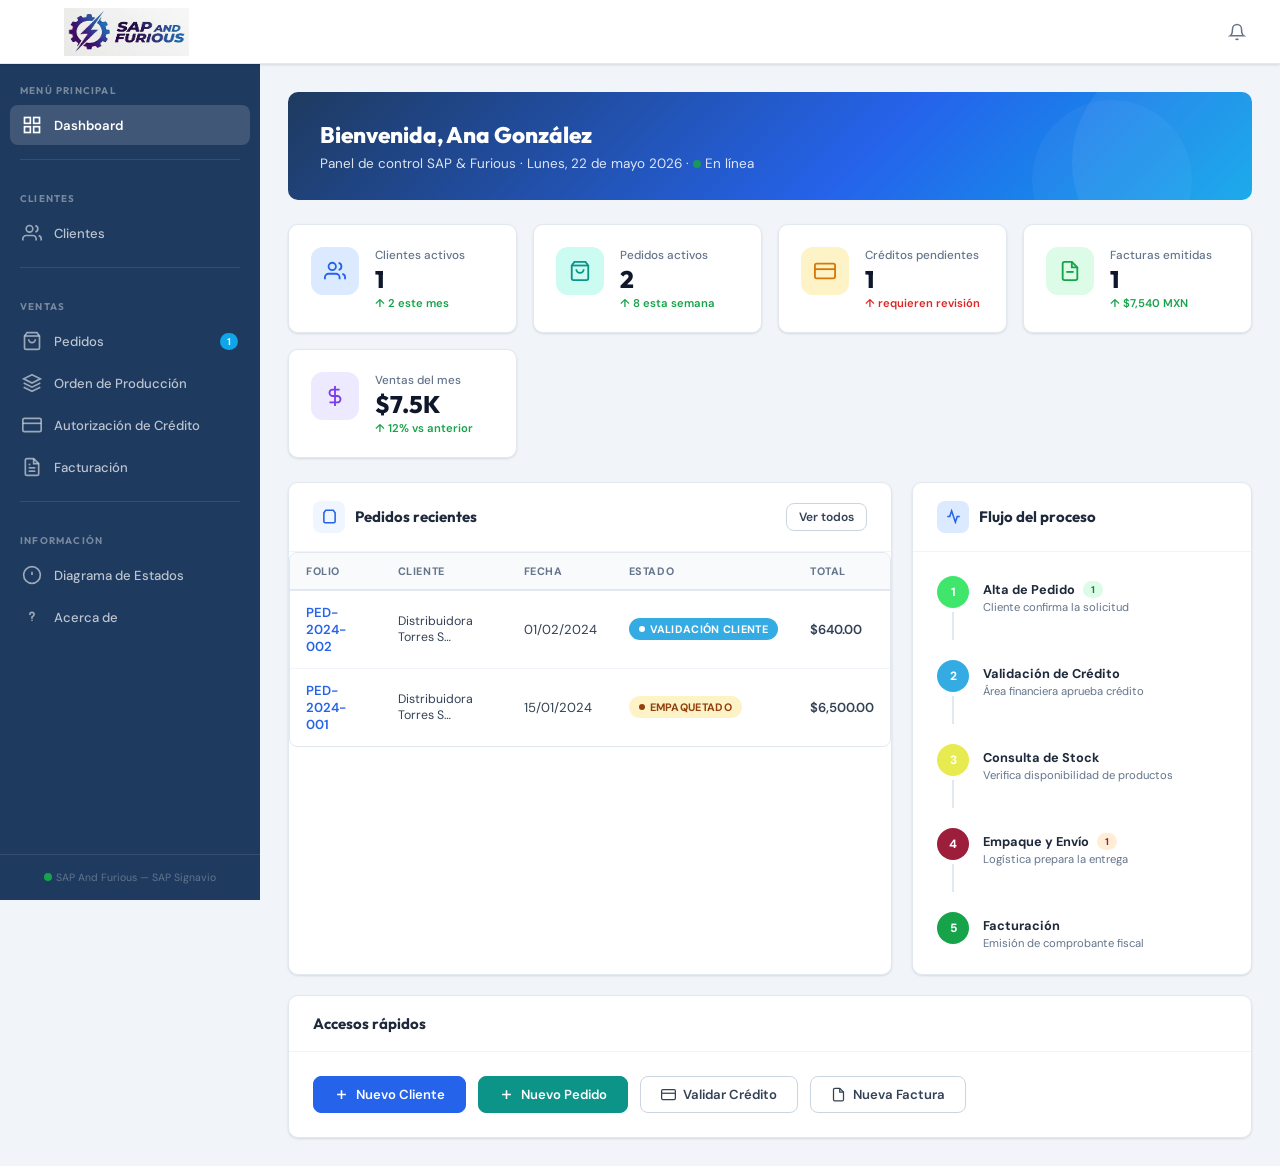
==== commit 2641b828: "commit 18 mayo" ====
--- a/index.html
+++ b/index.html
@@ -245,29 +245,55 @@
 <script src="js/components.js"></script>
 <script>
   // Llenar tabla de pedidos del dashboard
-  document.addEventListener('DOMContentLoaded', () => {
+  function renderDashboard() {
+    // Garantizar que el estado más reciente esté cargado
+    loadState();
+
     const tbody = document.getElementById('dash-pedidos-tbody');
-    if (!tbody) return;
-
-    ERP.pedidos.slice(0, 5).forEach(p => {
-      const cli = ERP.clientes.find(c => c.id === p.cliente_id);
-      const total = p.productos.reduce((s,x) => s+x.total, 0);
-      tbody.insertAdjacentHTML('beforeend', `
-        <tr>
-          <td><span class="fw-semibold" style="color:var(--primary-mid)">${p.folio}</span></td>
-          <td>${cli ? cli.nombre.split(' ')[0] + '...' : p.cliente_id}</td>
-          <td>${fmtDate(p.fecha)}</td>
-          <td>${badgeHTML(p.estado)}</td>
-          <td class="fw-semibold">${fmt(total)}</td>
-        </tr>
-      `);
-    });
+    if (tbody) {
+      tbody.innerHTML = '';
+      // Mostrar los 5 pedidos más recientes (último primero)
+      const recientes = [...ERP.pedidos].reverse().slice(0, 5);
+      if (recientes.length === 0) {
+        tbody.innerHTML = `<tr><td colspan="5" style="text-align:center; padding:24px; color:var(--neutral-400)">Sin pedidos registrados</td></tr>`;
+      } else {
+        recientes.forEach(p => {
+          const cli   = ERP.clientes.find(c => c.id === p.cliente_id);
+          const total = p.productos.reduce((s, x) => s + x.total, 0);
+          const nombre = cli ? (cli.nombre.length > 22 ? cli.nombre.slice(0, 22) + '…' : cli.nombre) : p.cliente_id;
+          tbody.insertAdjacentHTML('beforeend', `
+            <tr>
+              <td><span class="fw-semibold" style="color:var(--primary-mid)">${p.folio}</span></td>
+              <td style="font-size:.82rem">${nombre}</td>
+              <td>${fmtDate(p.fecha)}</td>
+              <td>${badgeHTML(p.estado)}</td>
+              <td class="fw-semibold">${fmt(total)}</td>
+            </tr>
+          `);
+        });
+      }
+    }
 
     // KPIs dinámicos
-    document.getElementById('kpi-clientes').textContent = ERP.clientes.filter(c=>c.estado==='activo').length;
-    document.getElementById('kpi-pedidos').textContent  = ERP.pedidos.length;
-    document.getElementById('kpi-creditos').textContent = ERP.pedidos.filter(p=>p.estado==='Validación cliente').length;
-    document.getElementById('kpi-facturas').textContent = ERP.facturas.length;
+    const kpiC = document.getElementById('kpi-clientes');
+    const kpiP = document.getElementById('kpi-pedidos');
+    const kpiCr = document.getElementById('kpi-creditos');
+    const kpiF = document.getElementById('kpi-facturas');
+    if (kpiC)  kpiC.textContent  = ERP.clientes.filter(c => c.estado === 'activo').length;
+    if (kpiP)  kpiP.textContent  = ERP.pedidos.length;
+    if (kpiCr) kpiCr.textContent = ERP.pedidos.filter(p => p.estado === 'Validación cliente').length;
+    if (kpiF)  kpiF.textContent  = ERP.facturas.length;
+
+    // Ventas del mes (suma facturas del mes actual)
+    const hoy = new Date();
+    const mesActual = `${hoy.getFullYear()}-${String(hoy.getMonth()+1).padStart(2,'0')}`;
+    const ventasMes = ERP.facturas
+      .filter(f => f.fecha && f.fecha.startsWith(mesActual))
+      .reduce((s, f) => s + (f.total || 0), 0);
+    const kpiVentas = document.getElementById('kpi-ventas-mes');
+    if (kpiVentas) kpiVentas.textContent = ventasMes >= 1000
+      ? '$' + (ventasMes/1000).toFixed(1) + 'K'
+      : fmt(ventasMes);
 
     // Contadores del flujo del proceso
     const flujoEstados = [
@@ -277,16 +303,17 @@
       { id: 'flow-count-4', estados: ['Recibido', 'Empaquetado'] },
       { id: 'flow-count-5', estados: ['Facturado'] },
     ];
-
     flujoEstados.forEach(({ id, estados }) => {
       const count = ERP.pedidos.filter(p => estados.includes(p.estado)).length;
       const el = document.getElementById(id);
-      if (el && count > 0) {
-        el.textContent = count;
-        el.style.display = '';
+      if (el) {
+        if (count > 0) { el.textContent = count; el.style.display = ''; }
+        else { el.style.display = 'none'; }
       }
     });
-  });
+  }
+
+  document.addEventListener('DOMContentLoaded', renderDashboard);
 </script>
 </body>
-</html>
+</html>
--- a/css/styles.css
+++ b/css/styles.css
@@ -241,6 +241,11 @@
   border-radius: 20px;
 }
 
+.sidebar-badge-warning {
+  background: var(--warning);
+  color: #1a1a1a;
+}
+
 .sidebar-divider {
   height: 1px;
   background: rgba(255,255,255,.1);
@@ -544,7 +549,7 @@
 .badge-warning   { background: #ffedd5; color: #c2410c; }
 
 /* Badges de estado de pedido */
-.badge-validacion-cliente   { background: #ede9fe; color: #6d28d9; }
+.badge-validacion-cliente   { background: #34ace3; color: #ffffff; }
 .badge-validacion-credito   { background: #dbeafe; color: #1d4ed8; }
 .badge-confirmar-pedido     { background: #d1fae5; color: #065f46; }
 .badge-recibido             { background: #92ffa4; color: #288830; }
@@ -1026,4 +1031,4 @@
   font-size: .82rem;
   font-weight: 600;
   color: #92400e;
-}
+}
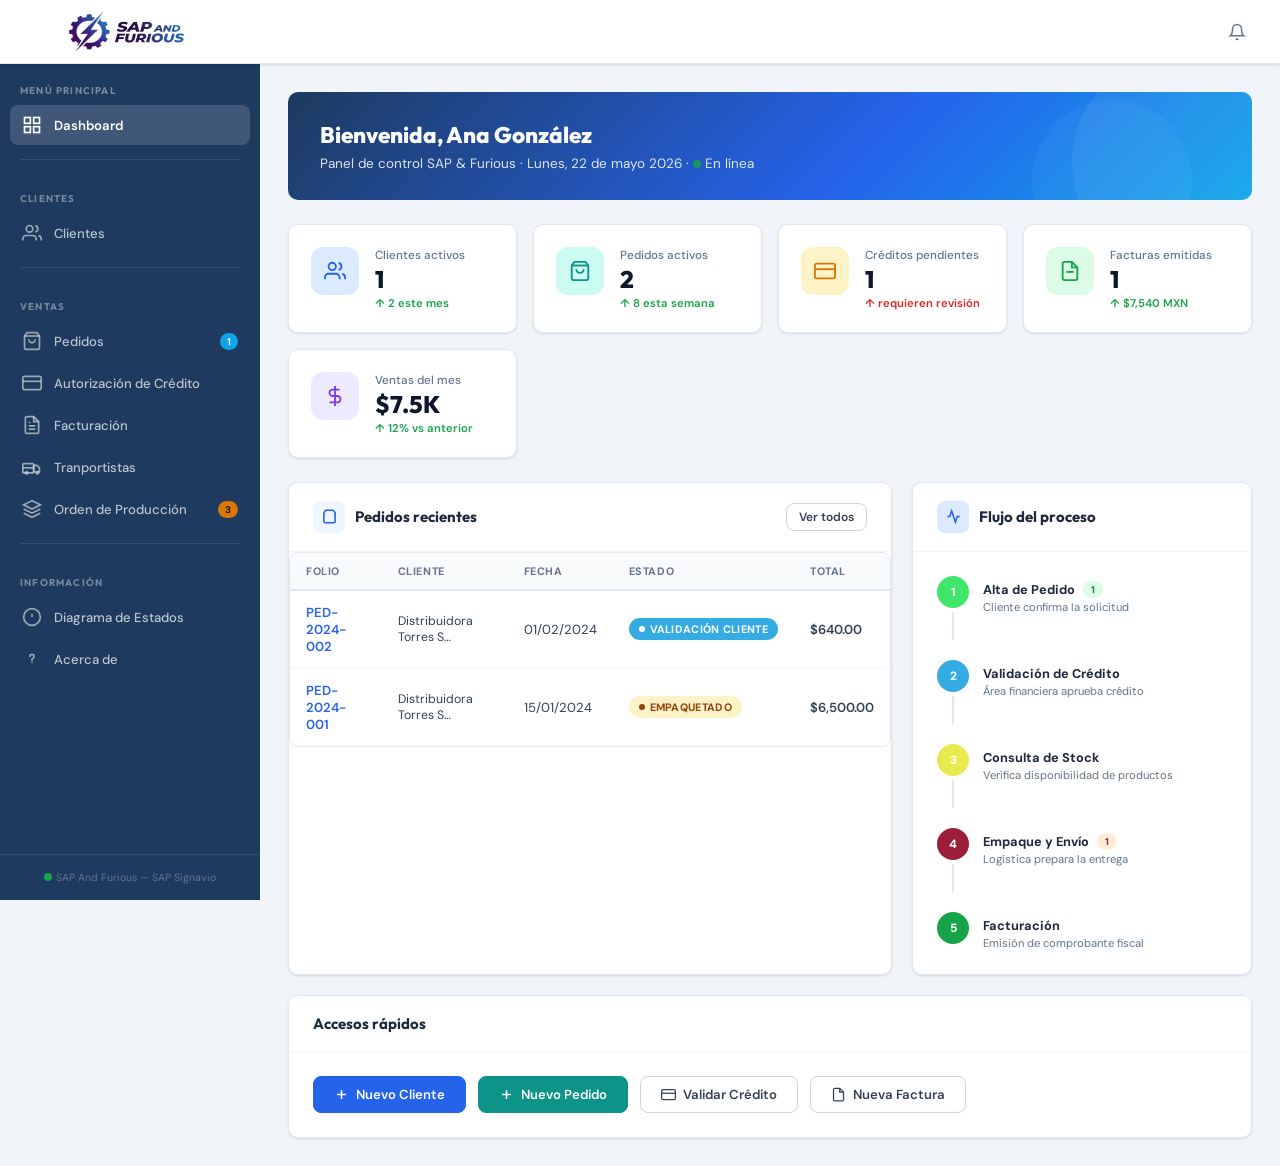
==== commit 19e73ab0: "si" ====
--- a/index.html
+++ b/index.html
@@ -3,7 +3,7 @@
 <head>
   <meta charset="UTF-8">
   <meta name="viewport" content="width=device-width, initial-scale=1.0">
-  <title>SAP Signavio — Dashboard</title>
+  <title>SAP & FURIOUS — Dashboard</title>
   <link rel="stylesheet" href="css/styles.css">
 </head>
 <body>
